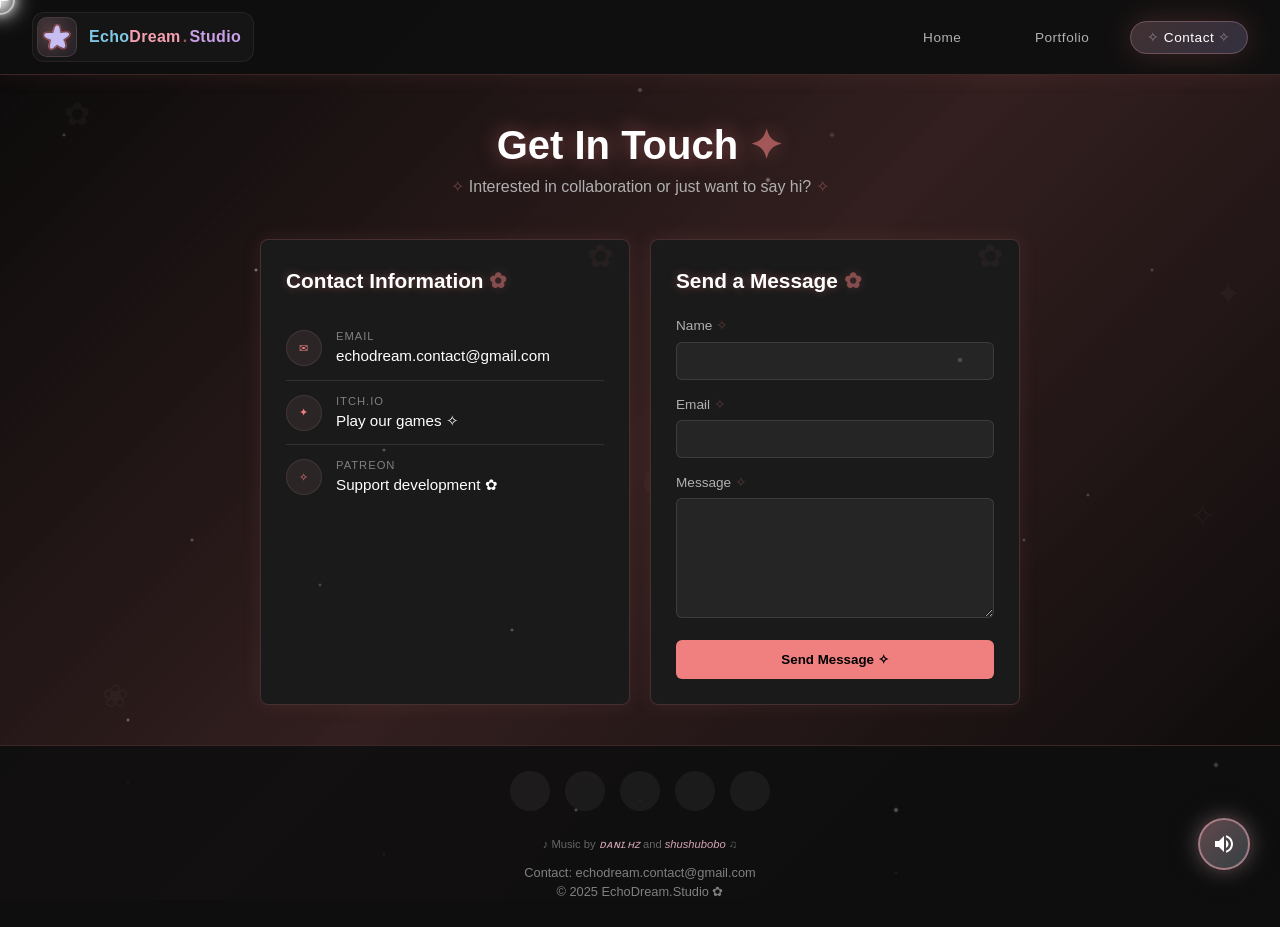
==== contact.html @ 39cabe2a "Create contact.html" ====
<!DOCTYPE html>
<html lang="en">
<head>
    <meta charset="UTF-8">
    <meta name="viewport" content="width=device-width, initial-scale=1.0">
    <meta name="description" content="Contact EchoDream.Studio">
    <title>Contact - EchoDream.Studio</title>
    <link rel="icon" type="image/png" href="sparkle.png" />
    <style>
        :root { --bg: #0a0a0a; --bg2: #1a1a1a; --text: #fff; --text2: #b0b0b0; --accent: #f08080; --border: rgba(255,255,255,0.1); }
        * { margin: 0; padding: 0; box-sizing: border-box; }
        body { font-family: 'Inter', sans-serif; background: var(--bg); color: var(--text); line-height: 1.5; overflow-x: hidden; cursor: none; }
        
        .custom-cursor { position: fixed; pointer-events: none; z-index: 999999; width: 20px; height: 20px; transform: translate(-50%, -50%); filter: drop-shadow(0 0 10px rgba(255,255,255,0.8)); }
        .custom-cursor::before, .custom-cursor::after { content: ''; position: absolute; top: 50%; left: 50%; transform: translate(-50%, -50%); background: white; border-radius: 50%; box-shadow: 0 0 10px 2px rgba(255,255,255,0.9), 0 0 20px 6px rgba(255,255,255,0.5); }
        .custom-cursor::before { width: 18px; height: 2px; }
        .custom-cursor::after { width: 2px; height: 18px; }
        .cursor-sparkle-ring { position: fixed; pointer-events: none; z-index: 999998; width: 30px; height: 30px; border: 2px solid rgba(255,255,255,0.6); border-radius: 50%; transform: translate(-50%, -50%); animation: cursorRingPulse 2s ease-in-out infinite; box-shadow: 0 0 10px rgba(255,255,255,0.4), inset 0 0 10px rgba(255,255,255,0.2); }
        @keyframes cursorRingPulse { 0%, 100% { transform: translate(-50%, -50%) scale(1); opacity: 0.6; } 50% { transform: translate(-50%, -50%) scale(1.3); opacity: 0.3; } }
        
        /* Enhanced background sparkles */
        body::before { content: ''; position: fixed; top: 0; left: 0; width: 100%; height: 100%; pointer-events: none; z-index: 9999; background-image: radial-gradient(2px 2px at 20% 30%, rgba(255,255,255,0.6), transparent), radial-gradient(2px 2px at 40% 70%, rgba(255,255,255,0.4), transparent), radial-gradient(3px 3px at 60% 20%, rgba(255,255,255,0.5), transparent), radial-gradient(2px 2px at 80% 60%, rgba(255,255,255,0.3), transparent), radial-gradient(2px 2px at 10% 80%, rgba(255,255,255,0.5), transparent), radial-gradient(3px 3px at 70% 90%, rgba(255,255,255,0.4), transparent), radial-gradient(2px 2px at 30% 50%, rgba(255,255,255,0.4), transparent), radial-gradient(2px 2px at 90% 30%, rgba(255,255,255,0.3), transparent), radial-gradient(3px 3px at 50% 10%, rgba(255,255,255,0.3), transparent), radial-gradient(2px 2px at 15% 60%, rgba(255,255,255,0.4), transparent), radial-gradient(3px 3px at 75% 40%, rgba(255,255,255,0.3), transparent), radial-gradient(2px 2px at 45% 90%, rgba(255,255,255,0.4), transparent), radial-gradient(2px 2px at 5% 15%, rgba(255,255,255,0.3), transparent), radial-gradient(3px 3px at 95% 85%, rgba(255,255,255,0.3), transparent), radial-gradient(2px 2px at 55% 45%, rgba(255,255,255,0.2), transparent), radial-gradient(2px 2px at 25% 65%, rgba(255,255,255,0.3), transparent), radial-gradient(3px 3px at 65% 15%, rgba(255,255,255,0.2), transparent), radial-gradient(2px 2px at 85% 55%, rgba(255,255,255,0.3), transparent); animation: sparkleTwinkle 3s ease-in-out infinite; }
        @keyframes sparkleTwinkle { 0%, 100% { opacity: 0.2; } 50% { opacity: 0.8; } }
        
        .sparkle-particle { position: fixed; pointer-events: none; z-index: 99999; border-radius: 50%; background: radial-gradient(circle, rgba(255,255,255,1) 0%, rgba(255,255,255,0.8) 40%, transparent 70%); animation: particleFade 0.6s ease-out forwards; box-shadow: 0 0 6px 2px rgba(255,255,255,0.8), 0 0 12px 4px rgba(255,255,255,0.4); }
        @keyframes particleFade { 0% { transform: scale(0); opacity: 1; } 50% { transform: scale(1.5); opacity: 0.8; } 100% { transform: scale(0); opacity: 0; } }
        .sparkle-star { position: fixed; pointer-events: none; z-index: 99998; width: 4px; height: 4px; animation: starFade 0.7s ease-out forwards; }
        .sparkle-star::before, .sparkle-star::after { content: ''; position: absolute; top: 50%; left: 50%; transform: translate(-50%, -50%); background: white; border-radius: 50%; box-shadow: 0 0 4px 1px rgba(255,255,255,0.9); }
        .sparkle-star::before { width: 10px; height: 2px; }
        .sparkle-star::after { width: 2px; height: 10px; }
        @keyframes starFade { 0% { transform: scale(0) rotate(0deg); opacity: 1; } 100% { transform: scale(2) rotate(90deg); opacity: 0; } }
        .sparkle-diamond { position: fixed; pointer-events: none; z-index: 99997; width: 6px; height: 6px; background: white; transform: rotate(45deg); animation: diamondFade 0.5s ease-out forwards; box-shadow: 0 0 8px 2px rgba(255,255,255,0.7); }
        @keyframes diamondFade { 0% { transform: rotate(45deg) scale(0); opacity: 1; } 100% { transform: rotate(135deg) scale(2); opacity: 0; } }
        
        /* Floating decorative elements */
        .floating-deco { position: fixed; pointer-events: none; z-index: 0; opacity: 0.03; font-size: 2rem; animation: float 20s ease-in-out infinite; }
        .floating-deco:nth-child(1) { top: 10%; left: 5%; animation-delay: 0s; }
        .floating-deco:nth-child(2) { top: 30%; right: 3%; animation-delay: -5s; }
        .floating-deco:nth-child(3) { bottom: 20%; left: 8%; animation-delay: -10s; }
        .floating-deco:nth-child(4) { bottom: 40%; right: 5%; animation-delay: -15s; }
        .floating-deco:nth-child(5) { top: 50%; left: 50%; animation-delay: -7s; font-size: 3rem; }
        @keyframes float { 0%, 100% { transform: translateY(0px) rotate(0deg); } 50% { transform: translateY(-20px) rotate(10deg); } }
        
        .background-video {
            position: fixed;
            top: 0;
            left: 0;
            width: 100%;
            height: 100%;
            z-index: -1;
            overflow: hidden;
            pointer-events: none;
        }
        .background-video iframe {
            position: absolute;
            top: 50%;
            left: 50%;
            width: 200vw;
            height: 200vh;
            transform: translate(-50%, -50%);
            pointer-events: none;
            border: none;
            filter: brightness(0.3);
        }
        .background-video::after { content: ''; position: absolute; top: 0; left: 0; width: 100%; height: 100%; background: linear-gradient(135deg, rgba(10,10,10,0.88) 0%, rgba(240,128,128,0.18) 50%, rgba(10,10,10,0.88) 100%); animation: glowPulse 8s ease-in-out infinite; }
        @keyframes glowPulse { 0%, 100% { opacity: 1; } 50% { opacity: 0.85; } }
        
        .HE { display: flex; justify-content: space-between; align-items: center; padding: 0.75rem 2rem; background: rgba(15,15,15,0.95); border-bottom: 1px solid rgba(240,128,128,0.2); position: sticky; top: 0; z-index: 1000; box-shadow: 0 0 20px rgba(240,128,128,0.1); }
        
        /* ============================================================
           LOGO WITH IMAGE - logostar.png
           ============================================================ */
        .logo-container {
            display: flex;
            align-items: center;
            gap: 12px;
            text-decoration: none;
            color: var(--text);
            padding: 4px 12px 4px 4px;
            border-radius: 12px;
            background: rgba(255,255,255,0.03);
            border: 1px solid rgba(255,182,193,0.08);
            transition: all 0.3s ease;
            position: relative;
            overflow: hidden;
        }
        .logo-container::before {
            content: '';
            position: absolute;
            top: -50%;
            left: -50%;
            width: 200%;
            height: 200%;
            background: radial-gradient(circle at center, rgba(255,182,193,0.03), transparent 70%);
            opacity: 0;
            transition: opacity 0.5s ease;
        }
        .logo-container:hover::before {
            opacity: 1;
        }
        .logo-container:hover {
            border-color: rgba(255,182,193,0.2);
            transform: translateY(-1px);
            box-shadow: 0 4px 20px rgba(240,128,128,0.08);
        }
        .logo-img-wrapper {
            position: relative;
            width: 40px;
            height: 40px;
            border-radius: 10px;
            background: linear-gradient(135deg, rgba(255,182,193,0.12), rgba(200,180,255,0.08));
            display: flex;
            align-items: center;
            justify-content: center;
            border: 1px solid rgba(255,182,193,0.15);
            flex-shrink: 0;
            overflow: hidden;
        }
        .logo-img-wrapper img {
            width: 100%;
            height: 100%;
            object-fit: contain;
            padding: 4px;
            filter: drop-shadow(0 2px 8px rgba(240,128,128,0.15));
            animation: logoFloat 4s ease-in-out infinite;
        }
        @keyframes logoFloat {
            0%, 100% { transform: translateY(0px) rotate(0deg); }
            50% { transform: translateY(-3px) rotate(3deg); }
        }
        .logo-img-wrapper .logo-glow {
            position: absolute;
            inset: 0;
            border-radius: 10px;
            background: radial-gradient(circle at 30% 30%, rgba(255,182,193,0.1), transparent 70%);
            pointer-events: none;
        }
        .logo-text {
            font-weight: 600;
            font-size: 1rem;
            letter-spacing: 0.3px;
            position: relative;
            z-index: 1;
        }
        .logo-text .echo { color: #7ec8e3; }
        .logo-text .dream { color: #f5a0b0; }
        .logo-text .studio { color: #c9a0e8; }
        .logo-text .dot { color: var(--accent); opacity: 0.6; margin: 0 2px; }
        .logo-sparkle {
            position: absolute;
            font-size: 0.5rem;
            color: var(--accent);
            opacity: 0;
            animation: logoSparkle 3s ease-in-out infinite;
        }
        .logo-sparkle:nth-child(1) { top: -2px; right: -2px; animation-delay: 0s; }
        .logo-sparkle:nth-child(2) { bottom: -2px; left: -2px; animation-delay: 1.5s; }
        @keyframes logoSparkle {
            0%, 100% { opacity: 0; transform: scale(0.5) rotate(0deg); }
            50% { opacity: 0.8; transform: scale(1.2) rotate(30deg); }
        }
        
        /* ============================================================
           CUTER NAV LINKS
           ============================================================ */
        .nav-links ul { display: flex; list-style: none; gap: 0.5rem; }
        .nav-links a { 
            color: var(--text2); 
            text-decoration: none; 
            padding: 0.5rem 1rem; 
            border-radius: 20px; 
            font-size: 0.85rem; 
            transition: all 0.3s ease; 
            cursor: none;
            position: relative;
            font-weight: 500;
            letter-spacing: 0.5px;
        }
        .nav-links a::before {
            content: '✧ ';
            opacity: 0;
            transition: opacity 0.3s ease;
        }
        .nav-links a::after {
            content: ' ✧';
            opacity: 0;
            transition: opacity 0.3s ease;
        }
        .nav-links a:hover::before,
        .nav-links a:hover::after,
        .nav-links a.current-page::before,
        .nav-links a.current-page::after {
            opacity: 0.4;
        }
        .nav-links a:hover, 
        .nav-links a.current-page { 
            color: #fff; 
            background: linear-gradient(135deg, rgba(255,182,193,0.15), rgba(200,180,255,0.15));
            box-shadow: 0 0 25px rgba(240,128,128,0.15);
            border: 1px solid rgba(255,182,193,0.15);
            transform: translateY(-1px);
        }
        .nav-links a.current-page {
            color: #fff;
            background: linear-gradient(135deg, rgba(255,182,193,0.2), rgba(200,180,255,0.2));
            border-color: rgba(255,182,193,0.25);
            box-shadow: 0 0 30px rgba(240,128,128,0.2);
        }
        
        .contact-header { text-align: center; margin: 40px auto; padding: 0 20px; max-width: 600px; }
        .contact-header h1 { font-size: 2.5rem; font-weight: 700; text-shadow: 0 0 20px rgba(240,128,128,0.5); }
        .contact-header h1::after { content: ' ✦'; color: var(--accent); opacity: 0.6; }
        .contact-header p { color: var(--text2); }
        .contact-header p::before { content: '✧ '; color: var(--accent); opacity: 0.4; }
        .contact-header p::after { content: ' ✧'; color: var(--accent); opacity: 0.4; }
        
        .contact-section { max-width: 800px; margin: 0 auto 40px; padding: 0 20px; }
        .contact-grid { display: grid; grid-template-columns: repeat(auto-fit, minmax(300px, 1fr)); gap: 20px; }
        .contact-info, .contact-form { background: var(--bg2); border-radius: 8px; padding: 25px; border: 1px solid rgba(240,128,128,0.2); box-shadow: 0 0 20px rgba(240,128,128,0.1); position: relative; overflow: hidden; }
        .contact-info::before, .contact-form::before { content: '✿'; position: absolute; top: -8px; right: 15px; font-size: 2rem; opacity: 0.05; color: var(--accent); }
        .contact-info h2, .contact-form h2 { font-size: 1.3rem; margin-bottom: 20px; text-shadow: 0 0 10px rgba(240,128,128,0.4); }
        .contact-info h2::after, .contact-form h2::after { content: ' ✿'; color: var(--accent); opacity: 0.5; }
        
        /* ============================================================
           CUTER CONTACT METHODS - No emojis, just pretty text
           ============================================================ */
        .contact-method {
            display: flex;
            align-items: center;
            gap: 14px;
            padding: 12px 0;
            border-bottom: 1px solid var(--border);
            text-decoration: none;
            color: var(--text);
            transition: all 0.3s ease;
            cursor: none;
            position: relative;
        }
        .contact-method:hover { padding-left: 10px; color: var(--accent); }
        .contact-method:last-child { border-bottom: none; }
        
        .contact-icon {
            width: 36px;
            height: 36px;
            background: rgba(255,182,193,0.08);
            border-radius: 50%;
            display: flex;
            align-items: center;
            justify-content: center;
            font-size: 0.9rem;
            font-weight: 300;
            color: var(--accent);
            border: 1px solid rgba(255,182,193,0.1);
            flex-shrink: 0;
            transition: all 0.3s ease;
        }
        .contact-method:hover .contact-icon {
            background: rgba(255,182,193,0.15);
            border-color: rgba(255,182,193,0.25);
            transform: scale(1.05);
        }
        .contact-icon-text {
            font-size: 0.7rem;
            letter-spacing: 0.5px;
            color: var(--accent);
        }
        
        .contact-label { 
            color: #808080; 
            font-size: 0.7rem; 
            text-transform: uppercase; 
            letter-spacing: 1px;
            font-weight: 300;
        }
        .contact-value { 
            font-weight: 500; 
            font-size: 0.95rem;
            color: var(--text);
        }
        .contact-method:hover .contact-value {
            color: var(--accent);
        }
        
        .contact-method .method-sparkle {
            position: absolute;
            right: 0;
            opacity: 0;
            transition: all 0.3s ease;
            font-size: 0.6rem;
            color: var(--accent);
        }
        .contact-method:hover .method-sparkle {
            opacity: 0.5;
            transform: translateX(-5px);
        }
        
        .form-group { margin-bottom: 15px; }
        .form-label { display: block; color: var(--text2); font-size: 0.85rem; margin-bottom: 5px; }
        .form-label::after { content: ' ✧'; opacity: 0.3; color: var(--accent); }
        .form-input, .form-textarea { width: 100%; padding: 10px 12px; background: rgba(255,255,255,0.05); border: 1px solid var(--border); border-radius: 6px; color: var(--text); font-size: 0.9rem; transition: all 0.3s ease; cursor: none; }
        .form-input:focus, .form-textarea:focus { outline: none; border-color: var(--accent); box-shadow: 0 0 10px rgba(240,128,128,0.3); }
        .form-textarea { min-height: 120px; resize: vertical; }
        .form-submit { width: 100%; padding: 12px; background: var(--accent); color: #000; border: none; border-radius: 6px; font-weight: 600; cursor: none; transition: all 0.3s ease; }
        .form-submit:hover { background: #e07070; box-shadow: 0 0 20px rgba(240,128,128,0.4); }
        .form-status { margin-top: 10px; padding: 10px; border-radius: 6px; text-align: center; display: none; }
        .form-status.success { display: block; background: rgba(40,167,69,0.2); color: #28a745; border: 1px solid rgba(40,167,69,0.3); }
        .form-status.error { display: block; background: rgba(220,53,69,0.2); color: #dc3545; border: 1px solid rgba(220,53,69,0.3); }
        
        footer { background: rgba(15,15,15,0.9); padding: 25px 15px; margin-top: 40px; border-top: 1px solid rgba(240,128,128,0.2); text-align: center; position: relative; overflow: hidden; }
        footer::before {
            content: '';
            position: absolute;
            top: 0;
            left: 0;
            width: 100%;
            height: 100%;
            pointer-events: none;
            z-index: 0;
            background-image: radial-gradient(1px 1px at 10% 20%, rgba(255,255,255,0.15), transparent), radial-gradient(1.5px 1.5px at 30% 60%, rgba(255,255,255,0.1), transparent), radial-gradient(1px 1px at 50% 30%, rgba(255,255,255,0.12), transparent), radial-gradient(2px 2px at 70% 70%, rgba(255,255,255,0.08), transparent), radial-gradient(1px 1px at 90% 40%, rgba(255,255,255,0.1), transparent);
            animation: footerSparkle 4s ease-in-out infinite;
        }
        @keyframes footerSparkle {
            0%, 100% { opacity: 0.3; }
            50% { opacity: 0.8; }
        }
        .socialIcons { display: flex; justify-content: center; gap: 15px; margin-bottom: 15px; flex-wrap: wrap; position: relative; z-index: 1; }
        .socialIcons a { width: 40px; height: 40px; background: rgba(255,255,255,0.05); border-radius: 50%; display: flex; align-items: center; justify-content: center; transition: all 0.3s ease; cursor: none; position: relative; }
        .socialIcons a:hover { background: rgba(240,128,128,0.2); transform: translateY(-3px); box-shadow: 0 5px 15px rgba(240,128,128,0.3); }
        .socialIcons a img { width: 20px; height: 20px; object-fit: contain; filter: brightness(0.7); transition: all 0.3s ease; }
        .socialIcons a:hover img { filter: brightness(1); }
        
        .music-credits { margin-top: 15px; padding: 10px; font-size: 0.7rem; color: #808080; position: relative; z-index: 1; }
        .music-credits a { color: #d4a5b5; text-decoration: none; font-style: italic; transition: all 0.3s ease; cursor: none; }
        .music-credits a:hover { color: #ffb6c1; text-shadow: 0 0 10px rgba(255,182,193,0.5); letter-spacing: 0.5px; }
        .music-credits span { color: #666; font-style: normal; }
        
        .Oo { color: #808080; font-size: 0.8rem; position: relative; z-index: 1; }
        .Oo a { color: #808080; text-decoration: none; }
        .Oo a:hover { color: var(--text); }
        .mobile-toggle { display: none; background: none; border: none; cursor: none; width: 40px; height: 40px; }
        .mobile-toggle span { display: block; width: 20px; height: 2px; background: var(--text); margin: 2px 0; }
        
        /* ============================================================
           SOUND CONTROLS - Bottom Right (Matches PORTFOLIO)
           ============================================================ */
        .sound-controls {
            position: fixed;
            bottom: 30px;
            right: 30px;
            z-index: 10000;
            display: flex;
            flex-direction: column;
            align-items: flex-end;
            gap: 10px;
        }

        /* Scroll to top button - ABOVE sound controls */
        .scroll-top {
            width: 48px;
            height: 48px;
            border-radius: 50%;
            background: rgba(240,128,128,0.12);
            border: 1px solid rgba(240,128,128,0.25);
            color: var(--text);
            font-size: 1.1rem;
            cursor: none;
            transition: all 0.4s cubic-bezier(0.34, 1.56, 0.64, 1);
            opacity: 0;
            transform: translateY(20px) scale(0.8);
            backdrop-filter: blur(10px);
            display: flex;
            align-items: center;
            justify-content: center;
            box-shadow: 0 0 15px rgba(240,128,128,0.08);
        }
        .scroll-top.visible { opacity: 1; transform: translateY(0) scale(1); }
        .scroll-top:hover { background: rgba(240,128,128,0.3); transform: scale(1.1) translateY(-3px); box-shadow: 0 0 30px rgba(240,128,128,0.3); border-color: var(--accent); }

        .sound-group {
            display: flex;
            align-items: center;
            gap: 8px;
            position: relative;
        }

        .shuffle-toggle {
            width: 40px;
            height: 40px;
            border-radius: 50%;
            background: rgba(255,182,193,0.15);
            border: 1px solid rgba(255,182,193,0.25);
            display: flex;
            align-items: center;
            justify-content: center;
            cursor: none;
            transition: all 0.3s ease;
            backdrop-filter: blur(10px);
            opacity: 0;
            transform: scale(0.8);
            pointer-events: none;
        }
        .shuffle-toggle.visible {
            opacity: 1;
            transform: scale(1);
            pointer-events: auto;
        }
        .shuffle-toggle:hover {
            background: rgba(255,182,193,0.3);
            transform: scale(1.1);
        }
        .shuffle-toggle svg { width: 16px; height: 16px; fill: #fff; }
        .shuffle-toggle.active {
            background: linear-gradient(135deg, rgba(255,182,193,0.5), rgba(173,216,230,0.4));
            border-color: #ffb6c1;
            box-shadow: 0 0 20px rgba(255,182,193,0.4);
            animation: shuffleGlow 2s ease-in-out infinite;
        }
        @keyframes shuffleGlow {
            0%, 100% { box-shadow: 0 0 15px rgba(255,182,193,0.3); }
            50% { box-shadow: 0 0 30px rgba(255,182,193,0.6); }
        }

        .sound-wrapper {
            display: flex;
            flex-direction: column;
            align-items: center;
            position: relative;
        }

        .sound-toggle {
            width: 52px;
            height: 52px;
            border-radius: 50%;
            background: linear-gradient(135deg, rgba(255,182,193,0.35), rgba(173,216,230,0.25));
            border: 2px solid rgba(255,182,193,0.5);
            display: flex;
            align-items: center;
            justify-content: center;
            cursor: none;
            transition: all 0.3s ease;
            box-shadow: 0 0 20px rgba(255,182,193,0.3), 0 0 40px rgba(173,216,230,0.1);
            backdrop-filter: blur(10px);
            position: relative;
        }
        .sound-toggle:hover {
            background: linear-gradient(135deg, rgba(255,182,193,0.55), rgba(173,216,230,0.4));
            transform: scale(1.08);
            box-shadow: 0 0 30px rgba(255,182,193,0.5);
        }
        .sound-toggle svg { width: 24px; height: 24px; fill: #fff; }

        /* Volume Slider - Matches PORTFOLIO exactly */
        .volume-slider-container {
            width: 38px;
            height: 110px;
            background: rgba(20,20,25,0.92);
            border-radius: 19px;
            padding: 14px 8px;
            border: 1px solid rgba(255,182,193,0.15);
            box-shadow: 0 8px 32px rgba(0,0,0,0.4);
            opacity: 0;
            transition: all 0.35s cubic-bezier(0.34, 1.56, 0.64, 1);
            pointer-events: none;
            backdrop-filter: blur(16px);
            display: flex;
            flex-direction: column;
            align-items: center;
            justify-content: space-between;
            position: absolute;
            bottom: 62px;
            left: 50%;
            transform: translateX(-50%) translateY(12px) scale(0.92);
        }
        .volume-slider-container.visible {
            opacity: 1;
            transform: translateX(-50%) translateY(0) scale(1);
            pointer-events: auto;
        }
        .volume-slider-container .volume-label {
            font-size: 0.45rem;
            color: var(--text2);
            text-align: center;
            line-height: 1.2;
            letter-spacing: 0.5px;
        }
        .volume-slider-container .volume-label span:last-child {
            color: var(--accent);
            font-weight: 600;
            font-size: 0.7rem;
            display: block;
            margin-top: 2px;
            text-shadow: 0 0 20px rgba(240,128,128,0.2);
        }
        .volume-slider-vertical {
            -webkit-appearance: none;
            appearance: none;
            width: 100%;
            height: 100%;
            min-height: 50px;
            background: transparent;
            outline: none;
            cursor: none;
            writing-mode: bt-lr;
            transform: rotate(270deg);
            margin: 0 -18px;
        }
        .volume-slider-vertical::-webkit-slider-runnable-track {
            width: 100%;
            height: 4px;
            background: linear-gradient(to right, rgba(255,255,255,0.08), rgba(255,182,193,0.25), var(--accent));
            border-radius: 4px;
            box-shadow: inset 0 0 20px rgba(240,128,128,0.05);
        }
        .volume-slider-vertical::-webkit-slider-thumb {
            -webkit-appearance: none;
            width: 16px;
            height: 16px;
            border-radius: 50%;
            background: radial-gradient(circle at 35% 35%, #fff, var(--accent));
            cursor: none;
            box-shadow: 0 0 20px rgba(240,128,128,0.4), 0 0 40px rgba(240,128,128,0.1);
            transition: all 0.2s ease;
            margin-top: -6px;
            border: 2px solid rgba(255,255,255,0.25);
        }
        .volume-slider-vertical::-webkit-slider-thumb:hover {
            transform: scale(1.12);
            box-shadow: 0 0 30px rgba(240,128,128,0.6);
        }
        .volume-slider-vertical::-moz-range-track {
            width: 100%;
            height: 4px;
            border-radius: 4px;
            background: rgba(255,255,255,0.1);
        }
        .volume-slider-vertical::-moz-range-thumb {
            width: 16px;
            height: 16px;
            border-radius: 50%;
            background: radial-gradient(circle at 35% 35%, #fff, var(--accent));
            cursor: none;
            border: 2px solid rgba(255,255,255,0.25);
            box-shadow: 0 0 20px rgba(240,128,128,0.4);
        }

        @media (max-width: 768px) {
            .mobile-toggle { display: flex !important; flex-direction: column; justify-content: center; align-items: center; }
            .nav-links { position: fixed; top: 0; right: -100%; width: 250px; height: 100vh; background: rgba(15,15,15,0.98); padding: 80px 15px 20px; transition: right 0.3s; z-index: 999; }
            .nav-links.active { right: 0; }
            .nav-links ul { flex-direction: column; }
            .nav-links li { width: 100%; list-style: none; }
            .nav-links a { display: block; padding: 12px 15px; }
            .scroll-top { width: 40px; height: 40px; font-size: 0.9rem; }
            .logo-img-wrapper { width: 34px; height: 34px; }
            .logo-img-wrapper img { padding: 3px; }
            .logo-text { font-size: 0.85rem; }
            .sound-controls { bottom: 20px; right: 20px; gap: 8px; }
            .sound-toggle { width: 44px; height: 44px; }
            .sound-toggle svg { width: 20px; height: 20px; }
            .shuffle-toggle { width: 34px; height: 34px; }
            .shuffle-toggle svg { width: 14px; height: 14px; }
            .volume-slider-container { width: 32px; height: 90px; padding: 10px 6px; bottom: 56px; }
            .volume-slider-vertical { margin: 0 -14px; min-height: 40px; }
            .floating-deco { display: none; }
            .contact-grid { grid-template-columns: 1fr; }
        }
    </style>
</head>
<body>
    <!-- Floating Decorative Elements -->
    <div class="floating-deco">✿</div>
    <div class="floating-deco">✦</div>
    <div class="floating-deco">❀</div>
    <div class="floating-deco">✧</div>
    <div class="floating-deco">🌸</div>
    
    <!-- Hidden YouTube Player -->
    <div id="youtube-bgm-player" style="position:fixed;bottom:-100px;right:-100px;width:1px;height:1px;opacity:0;pointer-events:none;z-index:-1;"></div>
    
    <!-- Sound Controls - Bottom Right -->
    <div class="sound-controls">
        <!-- Scroll to Top Button - ABOVE sound controls -->
        <button class="scroll-top" id="scroll-top" title="Scroll to top">↑</button>
        
        <div class="sound-group">
            <button class="shuffle-toggle" id="shuffle-toggle" title="Shuffle Music" style="display:none;">
                <svg viewBox="0 0 24 24"><path d="M10.59 9.17L5.41 4 4 5.41l5.17 5.17 1.42-1.41zM14.5 4l2.04 2.04L4 18.59 5.41 20 17.96 7.46 20 9.5V4h-5.5zm.33 9.41l-1.41 1.41 3.13 3.13L14.5 20H20v-5.5l-2.04 2.04-3.13-3.13z"/></svg>
            </button>
            <div class="sound-wrapper" id="sound-wrapper">
                <div class="volume-slider-container" id="volume-slider-container">
                    <div class="volume-label">
                        <span>♫</span>
                        <span id="volume-display">70%</span>
                    </div>
                    <input type="range" class="volume-slider-vertical" id="volume-slider" min="0" max="100" value="70">
                </div>
                <button class="sound-toggle" id="sound-toggle" title="Toggle Sound">
                    <svg id="sound-icon-on" viewBox="0 0 24 24"><path d="M3 9v6h4l5 5V4L7 9H3zm13.5 3c0-1.77-1.02-3.29-2.5-4.03v8.05c1.48-.73 2.5-2.25 2.5-4.02zM14 3.23v2.06c2.89.86 5 3.54 5 6.71s-2.11 5.85-5 6.71v2.06c4.01-.91 7-4.49 7-8.77s-2.99-7.86-7-8.77z"/></svg>
                    <svg id="sound-icon-off" viewBox="0 0 24 24" style="display:none"><path d="M16.5 12c0-1.77-1.02-3.29-2.5-4.03v2.21l2.45 2.45c.03-.2.05-.41.05-.63zm2.5 0c0 .94-.2 1.82-.54 2.64l1.51 1.51C20.63 14.91 21 13.5 21 12c0-4.28-2.99-7.86-7-8.77v2.06c2.89.86 5 3.54 5 6.71zM4.27 3L3 4.27 7.73 9H3v6h4l5 5v-6.73l4.25 4.25c-.67.52-1.42.93-2.25 1.18v2.06c1.38-.31 2.63-.95 3.69-1.81L19.73 21 21 19.73l-9-9L4.27 3zM12 4L9.91 6.09 12 8.18V4z"/></svg>
                </button>
            </div>
        </div>
    </div>
    
    <!-- Background video using YouTube iframe -->
    <div class="background-video">
        <iframe src="https://www.youtube.com/embed/P8DQjFX8OB8?autoplay=1&mute=1&controls=0&loop=1&playlist=P8DQjFX8OB8&rel=0&showinfo=0&modestbranding=1&iv_load_policy=3&disablekb=1&fs=0&playsinline=1" frameborder="0" allow="autoplay; encrypted-media" allowfullscreen></iframe>
    </div>
    <div class="custom-cursor" id="custom-cursor"></div>
    <div class="cursor-sparkle-ring" id="cursor-ring"></div>
    
    <header>
        <div class="HE">
            <a href="index.html" class="logo-container">
                <div class="logo-img-wrapper">
                    <img src="logostar.png" alt="EchoDream" onerror="this.style.display='none';this.parentElement.innerHTML='<span class=logo-icon>✦</span>'">
                    <div class="logo-glow"></div>
                    <span class="logo-sparkle">✧</span>
                    <span class="logo-sparkle">✧</span>
                </div>
                <span class="logo-text">
                    <span class="echo">Echo</span><span class="dream">Dream</span><span class="dot">.</span><span class="studio">Studio</span>
                </span>
            </a>
            <nav class="nav-links" id="main-nav">
                <ul>
                    <li><a href="index.html">Home</a></li>
                    <li><a href="portfolio.html">Portfolio</a></li>
                    <li><a href="contact.html" class="current-page">Contact</a></li>
                </ul>
            </nav>
            <button class="mobile-toggle" id="mobile-toggle"><span></span><span></span><span></span></button>
        </div>
    </header>

    <div class="contact-header">
        <h1>Get In Touch</h1>
        <p>Interested in collaboration or just want to say hi?</p>
    </div>

    <main>
        <section class="contact-section">
            <div class="contact-grid">
                <div class="contact-info">
                    <h2>Contact Information</h2>
                    <a href="mailto:echodream.contact@gmail.com" class="contact-method">
                        <div class="contact-icon"><span class="contact-icon-text">✉</span></div>
                        <div>
                            <div class="contact-label">Email</div>
                            <div class="contact-value">echodream.contact@gmail.com</div>
                        </div>
                        <span class="method-sparkle">✦</span>
                    </a>
                    <a href="https://dimdesk.itch.io" target="_blank" class="contact-method">
                        <div class="contact-icon"><span class="contact-icon-text">✦</span></div>
                        <div>
                            <div class="contact-label">Itch.io</div>
                            <div class="contact-value">Play our games ✧</div>
                        </div>
                        <span class="method-sparkle">✦</span>
                    </a>
                    <a href="https://www.patreon.com/c/DIMDESK" target="_blank" class="contact-method">
                        <div class="contact-icon"><span class="contact-icon-text">✧</span></div>
                        <div>
                            <div class="contact-label">Patreon</div>
                            <div class="contact-value">Support development ✿</div>
                        </div>
                        <span class="method-sparkle">✦</span>
                    </a>
                </div>
                <div class="contact-form">
                    <h2>Send a Message</h2>
                    <form id="contact-form">
                        <div class="form-group"><label class="form-label">Name</label><input type="text" id="form-name" class="form-input" required></div>
                        <div class="form-group"><label class="form-label">Email</label><input type="email" id="form-email" class="form-input" required></div>
                        <div class="form-group"><label class="form-label">Message</label><textarea id="form-message" class="form-textarea" required></textarea></div>
                        <button type="submit" class="form-submit">Send Message ✧</button>
                        <div id="form-status" class="form-status"></div>
                    </form>
                </div>
            </div>
        </section>
    </main>

    <footer>
        <div class="socialIcons">
            <a href="https://bsky.app/profile/fubiem.bsky.social" target="_blank" title="Bluesky"><img src="bluesky-fillW.png" alt="Bluesky" onerror="this.style.display='none'"></a>
            <a href="https://www.youtube.com/@fubiereal" target="_blank" title="YouTube"><img src="youtube-fillW.png" alt="YouTube" onerror="this.style.display='none'"></a>
            <a href="https://www.patreon.com/c/DIMDESK" target="_blank" title="Patreon"><img src="pathronW.png" alt="Patreon" onerror="this.style.display='none'"></a>
            <a href="https://dimdesk.itch.io" target="_blank" title="Itch.io"><img src="itchioW.png" alt="Itch.io" onerror="this.style.display='none'"></a>
            <a href="https://cara.app/fubie/all" target="_blank" title="Cara"><img src="caraW.png" alt="Cara" onerror="this.style.display='none'"></a>
        </div>
        
        <div class="music-credits">
            <span>♪ Music by</span>
            <a href="https://www.youtube.com/@dani_hz" target="_blank">ᴅᴀɴɪ.ʜᴢ</a>
            <span>and</span>
            <a href="https://www.youtube.com/@shushubobo" target="_blank">shushubobo</a>
            <span>♫</span>
        </div>
        
        <div class="Oo"><p>Contact: <a href="mailto:echodream.contact@gmail.com">echodream.contact@gmail.com</a></p><p>© 2025 EchoDream.Studio ✿</p></div>
    </footer>

    <script src="https://www.youtube.com/iframe_api"></script>
    <script>
        // ============================================================
        // PERSISTENT YOUTUBE PLAYLIST BGM - With Manual Shuffle Support
        // ============================================================
        let youtubePlayer = null;
        let bgmEnabled = true;
        let shuffleEnabled = false;
        let isPlayerReady = false;
        let isSeekingComplete = false;
        let pendingSeekTime = 0;
        let playlistVideos = [];
        let currentVideoIndex = 0;
        let clickAudioContext = null;
        let userVolume = 70;

        const PLAYLIST_ID = 'PLUmFF7Wbo1Gw';

        const savedVolume = localStorage.getItem('echodream_volume');
        if (savedVolume !== null) userVolume = parseInt(savedVolume);

        const savedSoundState = localStorage.getItem('echodream_sound_enabled');
        if (savedSoundState !== null) bgmEnabled = savedSoundState === 'true';

        const savedShuffleState = localStorage.getItem('echodream_shuffle_enabled');
        if (savedShuffleState !== null) shuffleEnabled = savedShuffleState === 'true';

        const savedVideoTime = parseFloat(localStorage.getItem('echodream_bgm_time') || '0');
        const savedVideoIndex = parseInt(localStorage.getItem('echodream_bgm_index') || '0');
        currentVideoIndex = savedVideoIndex;

        function onYouTubeIframeAPIReady() {
            youtubePlayer = new YT.Player('youtube-bgm-player', {
                height: '1',
                width: '1',
                playerVars: {
                    autoplay: 0,
                    controls: 0,
                    disablekb: 1,
                    fs: 0,
                    iv_load_policy: 3,
                    listType: 'playlist',
                    list: PLAYLIST_ID,
                    index: savedVideoIndex,
                    loop: 1,
                    modestbranding: 1,
                    rel: 0,
                    showinfo: 0,
                    volume: Math.round(userVolume / 100 * 100)
                },
                events: {
                    onReady: onPlayerReady,
                    onStateChange: onPlayerStateChange
                }
            });
        }

        function onPlayerReady(event) {
            isPlayerReady = true;
            applySoundState();
            applyShuffleState();
            
            const vol = Math.round(userVolume / 100 * 100);
            event.target.setVolume(vol);
            
            document.getElementById('volume-slider').value = userVolume;
            document.getElementById('volume-display').textContent = userVolume + '%';
            
            try {
                playlistVideos = event.target.getPlaylist();
                console.log('Playlist loaded:', playlistVideos.length, 'videos');
            } catch(e) {
                console.log('Could not get playlist:', e);
            }
            
            if (savedVideoTime > 1) {
                pendingSeekTime = savedVideoTime;
            }
            
            if (bgmEnabled && !document.hidden) {
                setTimeout(() => {
                    if (youtubePlayer && bgmEnabled) {
                        youtubePlayer.unMute();
                        youtubePlayer.playVideo();
                    }
                }, 2000);
            } else {
                event.target.pauseVideo();
                event.target.mute();
            }
            
            document.getElementById('shuffle-toggle').style.display = 'flex';
            
            setInterval(() => {
                if (bgmEnabled && !document.hidden && isPlayerReady) {
                    savePlaybackPosition();
                }
            }, 2000);
        }

        function onPlayerStateChange(event) {
            if (event.data === YT.PlayerState.PLAYING) {
                isSeekingComplete = false;
                
                if (pendingSeekTime > 0 && !isSeekingComplete) {
                    setTimeout(() => {
                        try {
                            if (youtubePlayer && pendingSeekTime > 0) {
                                youtubePlayer.seekTo(pendingSeekTime, true);
                                pendingSeekTime = 0;
                                isSeekingComplete = true;
                            }
                        } catch(e) {}
                    }, 800);
                }
                
                if (document.hidden || !bgmEnabled) {
                    event.target.pauseVideo();
                }
            }
            
            if (event.data === YT.PlayerState.ENDED) {
                localStorage.setItem('echodream_bgm_time', '0');
                pendingSeekTime = 0;
                
                if (bgmEnabled && !document.hidden) {
                    if (shuffleEnabled) {
                        setTimeout(() => {
                            playRandomVideo();
                        }, 500);
                    } else {
                        setTimeout(() => {
                            event.target.nextVideo();
                        }, 500);
                    }
                } else {
                    event.target.pauseVideo();
                }
            }
            
            if (event.data === YT.PlayerState.PAUSED) {
                savePlaybackPosition();
            }
            
            if (event.data === YT.PlayerState.CUED) {
                savePlaybackPosition();
                isSeekingComplete = false;
            }
        }

        function playRandomVideo() {
            if (!youtubePlayer || !isPlayerReady) return;
            
            try {
                if (playlistVideos && playlistVideos.length > 1) {
                    let randomIndex;
                    do {
                        randomIndex = Math.floor(Math.random() * playlistVideos.length);
                    } while (randomIndex === currentVideoIndex && playlistVideos.length > 1);
                    
                    currentVideoIndex = randomIndex;
                    localStorage.setItem('echodream_bgm_index', randomIndex.toString());
                    localStorage.setItem('echodream_bgm_time', '0');
                    
                    youtubePlayer.playVideoAt(randomIndex);
                    console.log('Playing random video at index:', randomIndex);
                } else {
                    youtubePlayer.nextVideo();
                }
            } catch(e) {
                console.log('Shuffle error:', e);
                youtubePlayer.nextVideo();
            }
        }

        function savePlaybackPosition() {
            if (youtubePlayer && isPlayerReady) {
                try {
                    const currentTime = youtubePlayer.getCurrentTime();
                    const currentIndex = youtubePlayer.getPlaylistIndex();
                    
                    if (currentTime > 0.5) {
                        localStorage.setItem('echodream_bgm_time', currentTime.toString());
                    }
                    if (currentIndex >= 0) {
                        localStorage.setItem('echodream_bgm_index', currentIndex.toString());
                        currentVideoIndex = currentIndex;
                    }
                } catch(e) {}
            }
        }

        function applySoundState() {
            const soundIconOn = document.getElementById('sound-icon-on');
            const soundIconOff = document.getElementById('sound-icon-off');
            
            if (bgmEnabled) {
                if (soundIconOn) soundIconOn.style.display = 'block';
                if (soundIconOff) soundIconOff.style.display = 'none';
            } else {
                if (soundIconOn) soundIconOn.style.display = 'none';
                if (soundIconOff) soundIconOff.style.display = 'block';
            }
        }

        function applyShuffleState() {
            const shuffleBtn = document.getElementById('shuffle-toggle');
            if (shuffleBtn) {
                if (shuffleEnabled) {
                    shuffleBtn.classList.add('active');
                } else {
                    shuffleBtn.classList.remove('active');
                }
            }
        }

        // ============================================================
        // VOLUME SLIDER - Hover to show (matches PORTFOLIO)
        // ============================================================
        const volumeSlider = document.getElementById('volume-slider');
        const volumeDisplay = document.getElementById('volume-display');
        const volumeContainer = document.getElementById('volume-slider-container');
        const soundWrapper = document.getElementById('sound-wrapper');
        const shuffleBtn = document.getElementById('shuffle-toggle');

        let hoverTimeout;

        soundWrapper.addEventListener('mouseenter', function() {
            clearTimeout(hoverTimeout);
            volumeContainer.classList.add('visible');
            shuffleBtn.classList.add('visible');
        });
        soundWrapper.addEventListener('mouseleave', function() {
            hoverTimeout = setTimeout(() => {
                volumeContainer.classList.remove('visible');
                shuffleBtn.classList.remove('visible');
            }, 800);
        });

        volumeSlider.addEventListener('mouseenter', function() {
            clearTimeout(hoverTimeout);
            volumeContainer.classList.add('visible');
            shuffleBtn.classList.add('visible');
        });
        volumeSlider.addEventListener('mouseleave', function() {
            hoverTimeout = setTimeout(() => {
                volumeContainer.classList.remove('visible');
                shuffleBtn.classList.remove('visible');
            }, 800);
        });

        shuffleBtn.addEventListener('mouseenter', function() {
            clearTimeout(hoverTimeout);
            shuffleBtn.classList.add('visible');
        });
        shuffleBtn.addEventListener('mouseleave', function() {
            hoverTimeout = setTimeout(() => {
                shuffleBtn.classList.remove('visible');
            }, 800);
        });

        volumeSlider.addEventListener('input', function() {
            const val = parseInt(this.value);
            userVolume = val;
            volumeDisplay.textContent = val + '%';
            localStorage.setItem('echodream_volume', val);
            if (youtubePlayer && isPlayerReady) {
                youtubePlayer.setVolume(Math.round(val / 100 * 100));
            }
        });

        document.getElementById('sound-toggle').addEventListener('click', function(e) {
            e.stopPropagation();
            bgmEnabled = !bgmEnabled;
            localStorage.setItem('echodream_sound_enabled', bgmEnabled);
            applySoundState();
            
            if (youtubePlayer) {
                if (bgmEnabled && !document.hidden) {
                    youtubePlayer.unMute();
                    youtubePlayer.setVolume(Math.round(userVolume / 100 * 100));
                    youtubePlayer.playVideo();
                } else {
                    youtubePlayer.pauseVideo();
                    youtubePlayer.mute();
                    savePlaybackPosition();
                }
            }
        });

        document.getElementById('shuffle-toggle').addEventListener('click', function(e) {
            e.stopPropagation();
            shuffleEnabled = !shuffleEnabled;
            localStorage.setItem('echodream_shuffle_enabled', shuffleEnabled);
            applyShuffleState();
            console.log('Shuffle ' + (shuffleEnabled ? 'enabled' : 'disabled'));
            
            if (shuffleEnabled && youtubePlayer && isPlayerReady) {
                playRandomVideo();
            }
        });

        window.addEventListener('beforeunload', () => {
            if (bgmEnabled) {
                savePlaybackPosition();
            }
            if (youtubePlayer) {
                try {
                    youtubePlayer.pauseVideo();
                    youtubePlayer.mute();
                } catch(e) {}
            }
        });

        document.addEventListener('visibilitychange', () => {
            if (youtubePlayer && isPlayerReady) {
                if (document.hidden) {
                    savePlaybackPosition();
                    youtubePlayer.pauseVideo();
                } else {
                    if (bgmEnabled) {
                        setTimeout(() => {
                            youtubePlayer.unMute();
                            youtubePlayer.setVolume(Math.round(userVolume / 100 * 100));
                            youtubePlayer.playVideo();
                        }, 500);
                    } else {
                        youtubePlayer.pauseVideo();
                        youtubePlayer.mute();
                    }
                }
            }
        });

        applySoundState();
        applyShuffleState();

        // ============================================================
        // CUTE CLICK SOUND - Plays when sound is enabled
        // ============================================================
        function initClickAudio() {
            if (!clickAudioContext) {
                clickAudioContext = new (window.AudioContext || window.webkitAudioContext)();
            }
            if (clickAudioContext.state === 'suspended') {
                clickAudioContext.resume();
            }
        }

        document.addEventListener('click', (e) => {
            if (bgmEnabled && e.target.closest('a, button, .contact-method, .form-submit, .socialIcons a, .skill-card')) {
                initClickAudio();
                playCuteClick();
            }
        });

        function playCuteClick() {
            if (!clickAudioContext) return;
            
            const now = clickAudioContext.currentTime;
            const osc = clickAudioContext.createOscillator();
            const gain = clickAudioContext.createGain();
            
            osc.connect(gain);
            gain.connect(clickAudioContext.destination);
            
            osc.type = 'sine';
            osc.frequency.setValueAtTime(880, now);
            osc.frequency.exponentialRampToValueAtTime(1320, now + 0.04);
            osc.frequency.exponentialRampToValueAtTime(440, now + 0.08);
            
            gain.gain.setValueAtTime(0.04, now);
            gain.gain.exponentialRampToValueAtTime(0.001, now + 0.1);
            
            osc.start(now);
            osc.stop(now + 0.1);
        }

        // ============================================================
        // CUSTOM CURSOR - ENHANCED SPARKLE TRAIL
        // ============================================================
        const customCursor = document.getElementById('custom-cursor');
        const cursorRing = document.getElementById('cursor-ring');
        
        class SparkleTrail {
            constructor() {
                this.particles = [];
                this.maxParticles = 35;
                this.trailInterval = 15;
                this.lastTrailTime = 0;
                this.mouseX = 0;
                this.mouseY = 0;
                this.isActive = false;
            }

            init() {
                document.addEventListener('mousemove', (e) => {
                    this.mouseX = e.clientX;
                    this.mouseY = e.clientY;
                    this.isActive = true;
                    customCursor.style.left = e.clientX + 'px';
                    customCursor.style.top = e.clientY + 'px';
                    cursorRing.style.left = e.clientX + 'px';
                    cursorRing.style.top = e.clientY + 'px';
                    
                    const now = performance.now();
                    if (now - this.lastTrailTime > this.trailInterval) {
                        this.lastTrailTime = now;
                        this.createTrailParticle(e.clientX, e.clientY);
                        if (Math.random() > 0.6) {
                            this.createTrailParticle(e.clientX + (Math.random()-0.5)*10, e.clientY + (Math.random()-0.5)*10);
                        }
                    }
                });

                document.addEventListener('mouseleave', () => {
                    this.isActive = false;
                });

                document.addEventListener('click', (e) => {
                    for (let i = 0; i < 15; i++) {
                        this.createBurstParticle(e.clientX, e.clientY);
                    }
                });
            }

            createTrailParticle(x, y) {
                const el = document.createElement('div');
                const size = 1.5 + Math.random() * 4;
                const colors = ['#ffffff', '#ffe8f0', '#ffd1dc', '#ffb6c1', '#f08080', '#ffd1dc', '#e8b4c8', '#c9a0e8', '#7ec8e3'];
                const colorIndex = Math.random() < 0.4 ? 0 : Math.floor(Math.random() * colors.length);
                const color = colors[colorIndex];
                
                el.style.cssText = `
                    position: fixed;
                    pointer-events: none;
                    z-index: 99995;
                    width: ${size}px;
                    height: ${size}px;
                    border-radius: 50%;
                    background: ${color};
                    left: ${x - size/2}px;
                    top: ${y - size/2}px;
                    opacity: 1;
                    box-shadow: 0 0 ${size * 4}px ${color}50, 0 0 ${size * 8}px ${color}25;
                    transition: none;
                    will-change: transform, opacity;
                `;
                
                document.body.appendChild(el);
                
                const dx = (Math.random() - 0.5) * 3;
                const dy = (Math.random() - 0.5) * 3 - 1.5;
                const startTime = performance.now();
                const duration = 800 + Math.random() * 500;
                const startScale = 0.2 + Math.random() * 0.3;
                
                const animate = (time) => {
                    const progress = (time - startTime) / duration;
                    if (progress >= 1) {
                        if (el.parentNode) el.remove();
                        return;
                    }
                    
                    const ease = 1 - Math.pow(1 - progress, 2);
                    const currentX = x + dx * progress * 50;
                    const currentY = y + dy * progress * 50 - progress * 35;
                    const scale = startScale * (1 + progress * 0.9);
                    const opacity = 1 - Math.pow(progress, 1.4);
                    
                    el.style.transform = `translate(${currentX - x}px, ${currentY - y}px) scale(${scale})`;
                    el.style.opacity = Math.max(0, opacity);
                    
                    requestAnimationFrame(animate);
                };
                
                requestAnimationFrame(animate);
            }

            createBurstParticle(x, y) {
                const el = document.createElement('div');
                const size = 2 + Math.random() * 6;
                const colors = ['#ffffff', '#ffe8f0', '#ffd1dc', '#ffb6c1', '#f08080', '#ffd1dc', '#e8b4c8', '#c9a0e8', '#7ec8e3', '#ffc0cb'];
                const color = colors[Math.floor(Math.random() * colors.length)];
                const angle = Math.random() * Math.PI * 2;
                const speed = 2 + Math.random() * 6;
                
                el.style.cssText = `
                    position: fixed;
                    pointer-events: none;
                    z-index: 99995;
                    width: ${size}px;
                    height: ${size}px;
                    border-radius: 50%;
                    background: ${color};
                    left: ${x - size/2}px;
                    top: ${y - size/2}px;
                    opacity: 1;
                    box-shadow: 0 0 ${size * 5}px ${color}60, 0 0 ${size * 10}px ${color}30;
                    transition: none;
                    will-change: transform, opacity;
                `;
                
                document.body.appendChild(el);
                
                const dx = Math.cos(angle) * speed;
                const dy = Math.sin(angle) * speed;
                const startTime = performance.now();
                const duration = 900 + Math.random() * 500;
                
                const animate = (time) => {
                    const progress = (time - startTime) / duration;
                    if (progress >= 1) {
                        if (el.parentNode) el.remove();
                        return;
                    }
                    
                    const ease = 1 - Math.pow(1 - progress, 1.5);
                    const currentX = x + dx * progress * 70;
                    const currentY = y + dy * progress * 70 - progress * 20;
                    const scale = 0.3 + progress * 0.8;
                    const opacity = 1 - Math.pow(progress, 1.2);
                    
                    el.style.transform = `translate(${currentX - x}px, ${currentY - y}px) scale(${scale})`;
                    el.style.opacity = Math.max(0, opacity);
                    
                    requestAnimationFrame(animate);
                };
                
                requestAnimationFrame(animate);
            }
        }

        const sparkleTrail = new SparkleTrail();
        sparkleTrail.init();

        // ============================================================
        // SPARKLE SYSTEM (background) - Enhanced with more sparkles
        // ============================================================
        const SparkleSystem = {
            enabled: true, lastSparkleTime: 0, sparkleInterval: 60, lastMousePosition: null,
            init() {
                document.addEventListener('mousemove', (e) => this.onMouseMove(e));
                document.addEventListener('touchmove', (e) => this.onTouchMove(e), { passive: true });
                setInterval(() => { if (this.enabled && this.lastMousePosition) { 
                    this.createSparkle(this.lastMousePosition.x, this.lastMousePosition.y);
                    if (Math.random() > 0.5) {
                        this.createSparkle(this.lastMousePosition.x + (Math.random()-0.5)*80, this.lastMousePosition.y + (Math.random()-0.5)*80);
                    }
                } }, 200);
                setInterval(() => {
                    if (Math.random() > 0.3) {
                        const x = Math.random() * window.innerWidth;
                        const y = Math.random() * window.innerHeight;
                        this.createSparkle(x, y);
                    }
                }, 800);
            },
            onMouseMove(e) { this.lastMousePosition = { x: e.clientX, y: e.clientY }; const now = performance.now(); if (now - this.lastSparkleTime < this.sparkleInterval) return; this.lastSparkleTime = now; const burstCount = 1 + Math.floor(Math.random() * 2); for (let i = 0; i < burstCount; i++) this.createSparkle(e.clientX, e.clientY); },
            createSparkle(x, y) { 
                const existing = document.querySelectorAll('.sparkle-particle, .sparkle-star, .sparkle-diamond');
                if (existing.length > 50) return;
                const type = Math.random(); 
                if (type < 0.35) this.createParticle(x, y); 
                else if (type < 0.65) this.createStar(x, y); 
                else this.createDiamond(x, y); 
            },
            createParticle(x, y) { const p = document.createElement('div'); p.className = 'sparkle-particle'; const size = 2 + Math.random() * 3; const angle = Math.random() * Math.PI * 2; const dist = Math.random() * 30; p.style.left = (x + Math.cos(angle) * dist) + 'px'; p.style.top = (y + Math.sin(angle) * dist) + 'px'; p.style.width = size + 'px'; p.style.height = size + 'px'; document.body.appendChild(p); setTimeout(() => { if (p.parentNode) p.remove(); }, 500); },
            createStar(x, y) { const s = document.createElement('div'); s.className = 'sparkle-star'; const size = 3 + Math.random() * 3; const angle = Math.random() * Math.PI * 2; const dist = Math.random() * 30; s.style.left = (x + Math.cos(angle) * dist) + 'px'; s.style.top = (y + Math.sin(angle) * dist) + 'px'; s.style.width = size + 'px'; s.style.height = size + 'px'; document.body.appendChild(s); setTimeout(() => { if (s.parentNode) s.remove(); }, 600); },
            createDiamond(x, y) { const d = document.createElement('div'); d.className = 'sparkle-diamond'; const size = 3 + Math.random() * 2; const angle = Math.random() * Math.PI * 2; const dist = Math.random() * 25; d.style.left = (x + Math.cos(angle) * dist) + 'px'; d.style.top = (y + Math.sin(angle) * dist) + 'px'; d.style.width = size + 'px'; d.style.height = size + 'px'; document.body.appendChild(d); setTimeout(() => { if (d.parentNode) d.remove(); }, 400); }
        };
        SparkleSystem.init();

        document.getElementById('mobile-toggle').addEventListener('click', () => { document.getElementById('main-nav').classList.toggle('active'); });

        // ============================================================
        // SCROLL TO TOP
        // ============================================================
        const scrollTopBtn = document.getElementById('scroll-top');
        window.addEventListener('scroll', () => {
            if (window.scrollY > 300) {
                scrollTopBtn.classList.add('visible');
            } else {
                scrollTopBtn.classList.remove('visible');
            }
        });
        scrollTopBtn.addEventListener('click', () => {
            window.scrollTo({ top: 0, behavior: 'smooth' });
        });

        // ============================================================
        // CONTACT FORM - Sends email using mailto
        // ============================================================
        document.getElementById('contact-form').addEventListener('submit', function(e) {
            e.preventDefault();
            
            const name = document.getElementById('form-name').value;
            const email = document.getElementById('form-email').value;
            const message = document.getElementById('form-message').value;
            const statusEl = document.getElementById('form-status');
            
            const formData = new FormData();
            formData.append('name', name);
            formData.append('email', email);
            formData.append('message', message);
            formData.append('_subject', `New message from ${name} - EchoDream.Studio`);
            formData.append('_captcha', 'false');
            formData.append('_template', 'table');
            
            statusEl.className = 'form-status';
            statusEl.textContent = 'Sending...';
            statusEl.style.display = 'block';
            statusEl.style.color = '#ffc107';
            statusEl.style.background = 'rgba(255,193,7,0.2)';
            statusEl.style.border = '1px solid rgba(255,193,7,0.3)';
            
            fetch('https://formsubmit.co/ajax/echodream.contact@gmail.com', {
                method: 'POST',
                body: formData,
                headers: {
                    'Accept': 'application/json'
                }
            })
            .then(response => response.json())
            .then(data => {
                if (data.success) {
                    statusEl.className = 'form-status success';
                    statusEl.textContent = 'Thank you! Your message has been sent successfully. ✧';
                    this.reset();
                } else {
                    throw new Error('Failed to send');
                }
            })
            .catch(error => {
                console.error('Error:', error);
                const mailtoLink = `mailto:echodream.contact@gmail.com?subject=${encodeURIComponent('Message from ' + name)}&body=${encodeURIComponent('Name: ' + name + '\nEmail: ' + email + '\n\nMessage:\n' + message)}`;
                window.location.href = mailtoLink;
                
                statusEl.className = 'form-status success';
                statusEl.textContent = 'Opening email client... Your message is ready to send. ✿';
                setTimeout(() => {
                    this.reset();
                }, 3000);
            });
        });
    </script>
</body>
</html>
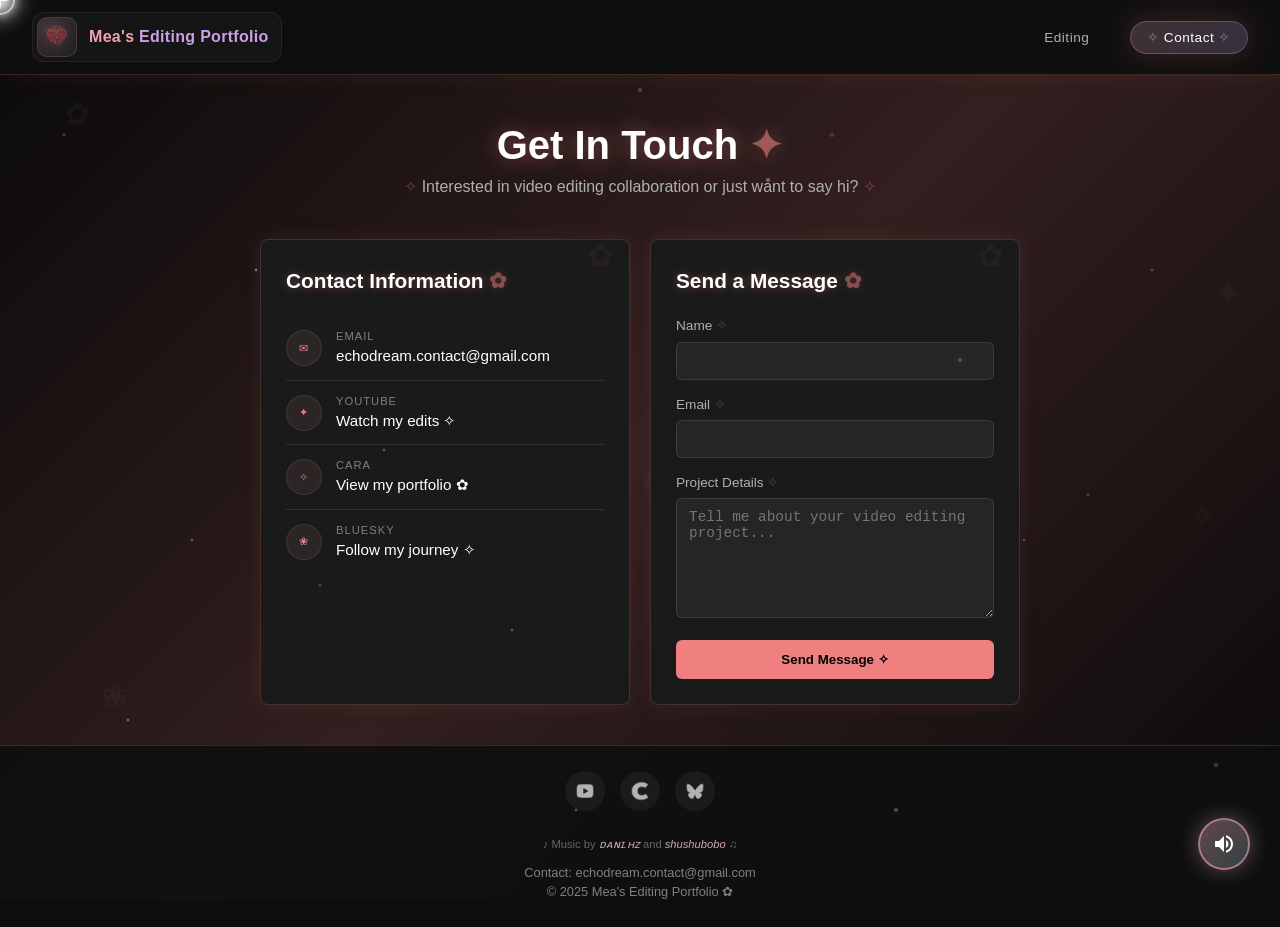
==== commit 8fd4421c: "Update contact.html" ====
--- a/contact.html
+++ b/contact.html
@@ -3,9 +3,9 @@
 <head>
     <meta charset="UTF-8">
     <meta name="viewport" content="width=device-width, initial-scale=1.0">
-    <meta name="description" content="Contact EchoDream.Studio">
-    <title>Contact - EchoDream.Studio</title>
-    <link rel="icon" type="image/png" href="sparkle.png" />
+    <meta name="description" content="Contact Mea - Video Editor">
+    <title>Contact - Mea's Editing Portfolio</title>
+    <link rel="icon" type="image/png" href="heart6.png" />
     <style>
         :root { --bg: #0a0a0a; --bg2: #1a1a1a; --text: #fff; --text2: #b0b0b0; --accent: #f08080; --border: rgba(255,255,255,0.1); }
         * { margin: 0; padding: 0; box-sizing: border-box; }
@@ -68,7 +68,7 @@
         .HE { display: flex; justify-content: space-between; align-items: center; padding: 0.75rem 2rem; background: rgba(15,15,15,0.95); border-bottom: 1px solid rgba(240,128,128,0.2); position: sticky; top: 0; z-index: 1000; box-shadow: 0 0 20px rgba(240,128,128,0.1); }
         
         /* ============================================================
-           LOGO WITH IMAGE - logostar.png
+           LOGO WITH IMAGE - heart6.png
            ============================================================ */
         .logo-container {
             display: flex;
@@ -613,19 +613,19 @@
         <div class="HE">
             <a href="index.html" class="logo-container">
                 <div class="logo-img-wrapper">
-                    <img src="logostar.png" alt="EchoDream" onerror="this.style.display='none';this.parentElement.innerHTML='<span class=logo-icon>✦</span>'">
+                    <img src="heart6.png" alt="Mea" onerror="this.style.display='none';this.parentElement.innerHTML='<span class=logo-icon>✦</span>'">
                     <div class="logo-glow"></div>
                     <span class="logo-sparkle">✧</span>
                     <span class="logo-sparkle">✧</span>
                 </div>
                 <span class="logo-text">
-                    <span class="echo">Echo</span><span class="dream">Dream</span><span class="dot">.</span><span class="studio">Studio</span>
+                    <span class="dream">Mea's</span>
+                    <span class="studio">Editing Portfolio</span>
                 </span>
             </a>
             <nav class="nav-links" id="main-nav">
                 <ul>
-                    <li><a href="index.html">Home</a></li>
-                    <li><a href="portfolio.html">Portfolio</a></li>
+                    <li><a href="index.html">Editing</a></li>
                     <li><a href="contact.html" class="current-page">Contact</a></li>
                 </ul>
             </nav>
@@ -635,7 +635,7 @@
 
     <div class="contact-header">
         <h1>Get In Touch</h1>
-        <p>Interested in collaboration or just want to say hi?</p>
+        <p>Interested in video editing collaboration or just want to say hi?</p>
     </div>
 
     <main>
@@ -651,19 +651,27 @@
                         </div>
                         <span class="method-sparkle">✦</span>
                     </a>
-                    <a href="https://dimdesk.itch.io" target="_blank" class="contact-method">
+                    <a href="https://www.youtube.com/@fubiereal" target="_blank" class="contact-method">
                         <div class="contact-icon"><span class="contact-icon-text">✦</span></div>
                         <div>
-                            <div class="contact-label">Itch.io</div>
-                            <div class="contact-value">Play our games ✧</div>
+                            <div class="contact-label">YouTube</div>
+                            <div class="contact-value">Watch my edits ✧</div>
                         </div>
                         <span class="method-sparkle">✦</span>
                     </a>
-                    <a href="https://www.patreon.com/c/DIMDESK" target="_blank" class="contact-method">
+                    <a href="https://cara.app/fubie/all" target="_blank" class="contact-method">
                         <div class="contact-icon"><span class="contact-icon-text">✧</span></div>
                         <div>
-                            <div class="contact-label">Patreon</div>
-                            <div class="contact-value">Support development ✿</div>
+                            <div class="contact-label">Cara</div>
+                            <div class="contact-value">View my portfolio ✿</div>
+                        </div>
+                        <span class="method-sparkle">✦</span>
+                    </a>
+                    <a href="https://bsky.app/profile/fubiem.bsky.social" target="_blank" class="contact-method">
+                        <div class="contact-icon"><span class="contact-icon-text">❀</span></div>
+                        <div>
+                            <div class="contact-label">Bluesky</div>
+                            <div class="contact-value">Follow my journey ✧</div>
                         </div>
                         <span class="method-sparkle">✦</span>
                     </a>
@@ -673,7 +681,7 @@
                     <form id="contact-form">
                         <div class="form-group"><label class="form-label">Name</label><input type="text" id="form-name" class="form-input" required></div>
                         <div class="form-group"><label class="form-label">Email</label><input type="email" id="form-email" class="form-input" required></div>
-                        <div class="form-group"><label class="form-label">Message</label><textarea id="form-message" class="form-textarea" required></textarea></div>
+                        <div class="form-group"><label class="form-label">Project Details</label><textarea id="form-message" class="form-textarea" required placeholder="Tell me about your video editing project..."></textarea></div>
                         <button type="submit" class="form-submit">Send Message ✧</button>
                         <div id="form-status" class="form-status"></div>
                     </form>
@@ -684,11 +692,9 @@
 
     <footer>
         <div class="socialIcons">
-            <a href="https://bsky.app/profile/fubiem.bsky.social" target="_blank" title="Bluesky"><img src="bluesky-fillW.png" alt="Bluesky" onerror="this.style.display='none'"></a>
-            <a href="https://www.youtube.com/@fubiereal" target="_blank" title="YouTube"><img src="youtube-fillW.png" alt="YouTube" onerror="this.style.display='none'"></a>
-            <a href="https://www.patreon.com/c/DIMDESK" target="_blank" title="Patreon"><img src="pathronW.png" alt="Patreon" onerror="this.style.display='none'"></a>
-            <a href="https://dimdesk.itch.io" target="_blank" title="Itch.io"><img src="itchioW.png" alt="Itch.io" onerror="this.style.display='none'"></a>
-            <a href="https://cara.app/fubie/all" target="_blank" title="Cara"><img src="caraW.png" alt="Cara" onerror="this.style.display='none'"></a>
+            <a href="https://www.youtube.com/@fubiereal" target="_blank" title="YouTube"><img src="youtube.png" alt="YouTube" onerror="this.style.display='none'"></a>
+            <a href="https://cara.app/fubie/all" target="_blank" title="Cara"><img src="cara.png" alt="Cara" onerror="this.style.display='none'"></a>
+            <a href="https://bsky.app/profile/fubiem.bsky.social" target="_blank" title="Bluesky"><img src="bluesky.png" alt="Bluesky" onerror="this.style.display='none'"></a>
         </div>
         
         <div class="music-credits">
@@ -699,7 +705,7 @@
             <span>♫</span>
         </div>
         
-        <div class="Oo"><p>Contact: <a href="mailto:echodream.contact@gmail.com">echodream.contact@gmail.com</a></p><p>© 2025 EchoDream.Studio ✿</p></div>
+        <div class="Oo"><p>Contact: <a href="mailto:echodream.contact@gmail.com">echodream.contact@gmail.com</a></p><p>© 2025 Mea's Editing Portfolio ✿</p></div>
     </footer>
 
     <script src="https://www.youtube.com/iframe_api"></script>
@@ -1307,7 +1313,7 @@
             formData.append('name', name);
             formData.append('email', email);
             formData.append('message', message);
-            formData.append('_subject', `New message from ${name} - EchoDream.Studio`);
+            formData.append('_subject', `New editing inquiry from ${name}`);
             formData.append('_captcha', 'false');
             formData.append('_template', 'table');
             
@@ -1337,7 +1343,7 @@
             })
             .catch(error => {
                 console.error('Error:', error);
-                const mailtoLink = `mailto:echodream.contact@gmail.com?subject=${encodeURIComponent('Message from ' + name)}&body=${encodeURIComponent('Name: ' + name + '\nEmail: ' + email + '\n\nMessage:\n' + message)}`;
+                const mailtoLink = `mailto:echodream.contact@gmail.com?subject=${encodeURIComponent('Editing Inquiry from ' + name)}&body=${encodeURIComponent('Name: ' + name + '\nEmail: ' + email + '\n\nProject Details:\n' + message)}`;
                 window.location.href = mailtoLink;
                 
                 statusEl.className = 'form-status success';
